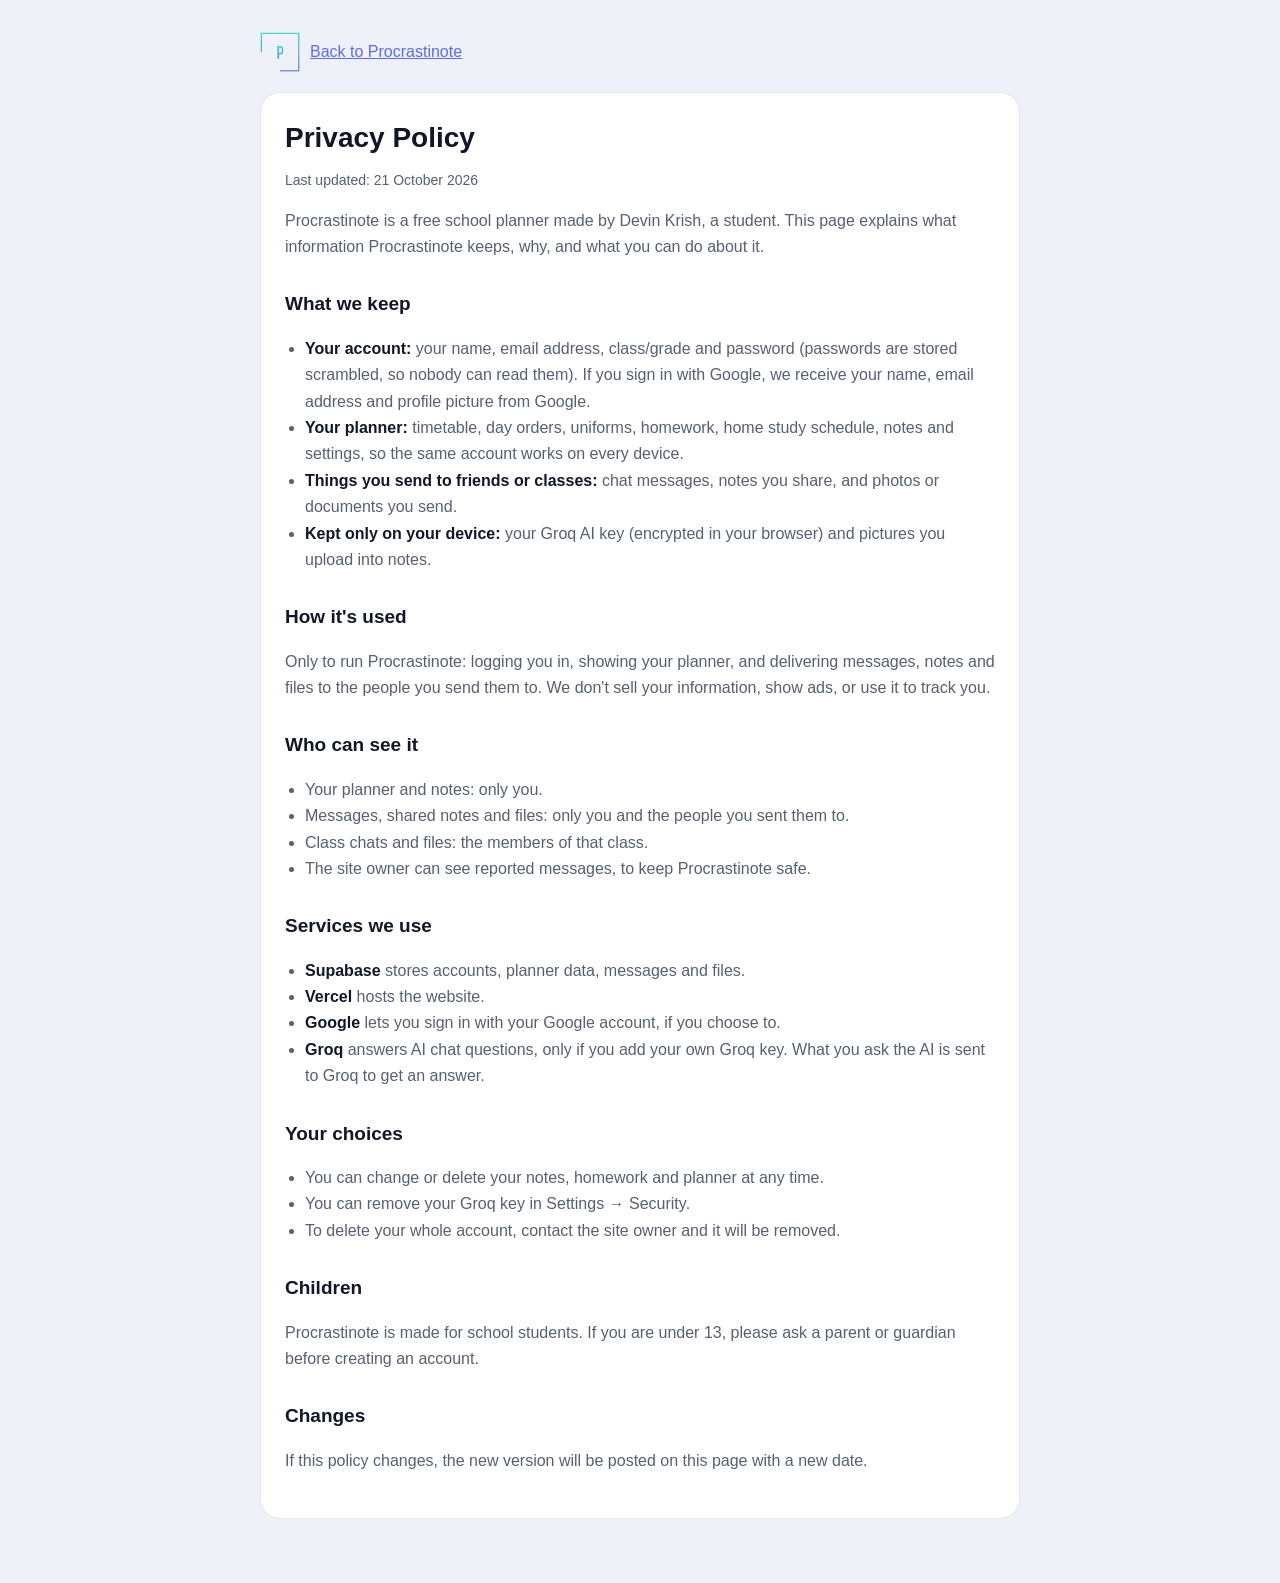
==== privacy.html @ 0d8b6681 "Add a privacy policy page privacy.html explains what Procrastinote stores, who can see it and which " ====
<!DOCTYPE html>
<html lang="en">
<head>
    <meta charset="UTF-8">
    <meta name="viewport" content="width=device-width, initial-scale=1.0">
    <meta http-equiv="Content-Security-Policy" content="default-src 'self'; style-src 'self' 'unsafe-inline'; img-src 'self'">
    <title>Privacy Policy | Procrastinote</title>
    <link rel="icon" type="image/svg+xml" href="favicon.svg">
    <style>
        :root { --bg: #EEF1F7; --card: #FFFFFF; --text: #0F1728; --muted: #556072; --accent: #5B6CF0; --line: rgba(16, 24, 40, 0.1); }
        @media (prefers-color-scheme: dark) {
            :root { --bg: #070A12; --card: #161C2D; --text: #EEF1F8; --muted: #A2ABBE; --accent: #8B97FF; --line: rgba(255, 255, 255, 0.1); }
        }
        body { margin: 0; background: var(--bg); color: var(--text); font: 16px/1.65 Arial, Helvetica, sans-serif; }
        main { max-width: 760px; margin: 0 auto; padding: 32px 16px 64px; }
        .card { background: var(--card); border: 1px solid var(--line); border-radius: 20px; padding: 28px 24px; }
        header { display: flex; align-items: center; gap: 10px; margin-bottom: 20px; }
        header img { width: 40px; height: 40px; }
        h1 { font-size: 28px; line-height: 1.2; margin: 0 0 6px; }
        h2 { font-size: 19px; margin: 28px 0 8px; }
        p, li { color: var(--muted); }
        strong { color: var(--text); }
        a { color: var(--accent); }
        ul { padding-left: 20px; }
        .updated { font-size: 14px; }
    </style>
</head>
<body>
<main>
    <header>
        <img src="logo-icon.png" alt="">
        <a href="/">Back to Procrastinote</a>
    </header>
    <div class="card">
        <h1>Privacy Policy</h1>
        <p class="updated">Last updated: 21 October 2026</p>

        <p>Procrastinote is a free school planner made by Devin Krish, a student. This page explains
            what information Procrastinote keeps, why, and what you can do about it.</p>

        <h2>What we keep</h2>
        <ul>
            <li><strong>Your account:</strong> your name, email address, class/grade and password
                (passwords are stored scrambled, so nobody can read them). If you sign in with Google,
                we receive your name, email address and profile picture from Google.</li>
            <li><strong>Your planner:</strong> timetable, day orders, uniforms, homework, home study
                schedule, notes and settings, so the same account works on every device.</li>
            <li><strong>Things you send to friends or classes:</strong> chat messages, notes you share,
                and photos or documents you send.</li>
            <li><strong>Kept only on your device:</strong> your Groq AI key (encrypted in your browser)
                and pictures you upload into notes.</li>
        </ul>

        <h2>How it's used</h2>
        <p>Only to run Procrastinote: logging you in, showing your planner, and delivering messages,
            notes and files to the people you send them to. We don't sell your information, show ads,
            or use it to track you.</p>

        <h2>Who can see it</h2>
        <ul>
            <li>Your planner and notes: only you.</li>
            <li>Messages, shared notes and files: only you and the people you sent them to.</li>
            <li>Class chats and files: the members of that class.</li>
            <li>The site owner can see reported messages, to keep Procrastinote safe.</li>
        </ul>

        <h2>Services we use</h2>
        <ul>
            <li><strong>Supabase</strong> stores accounts, planner data, messages and files.</li>
            <li><strong>Vercel</strong> hosts the website.</li>
            <li><strong>Google</strong> lets you sign in with your Google account, if you choose to.</li>
            <li><strong>Groq</strong> answers AI chat questions, only if you add your own Groq key. What
                you ask the AI is sent to Groq to get an answer.</li>
        </ul>

        <h2>Your choices</h2>
        <ul>
            <li>You can change or delete your notes, homework and planner at any time.</li>
            <li>You can remove your Groq key in Settings → Security.</li>
            <li>To delete your whole account, contact the site owner and it will be removed.</li>
        </ul>

        <h2>Children</h2>
        <p>Procrastinote is made for school students. If you are under 13, please ask a parent or
            guardian before creating an account.</p>

        <h2>Changes</h2>
        <p>If this policy changes, the new version will be posted on this page with a new date.</p>
    </div>
</main>
</body>
</html>
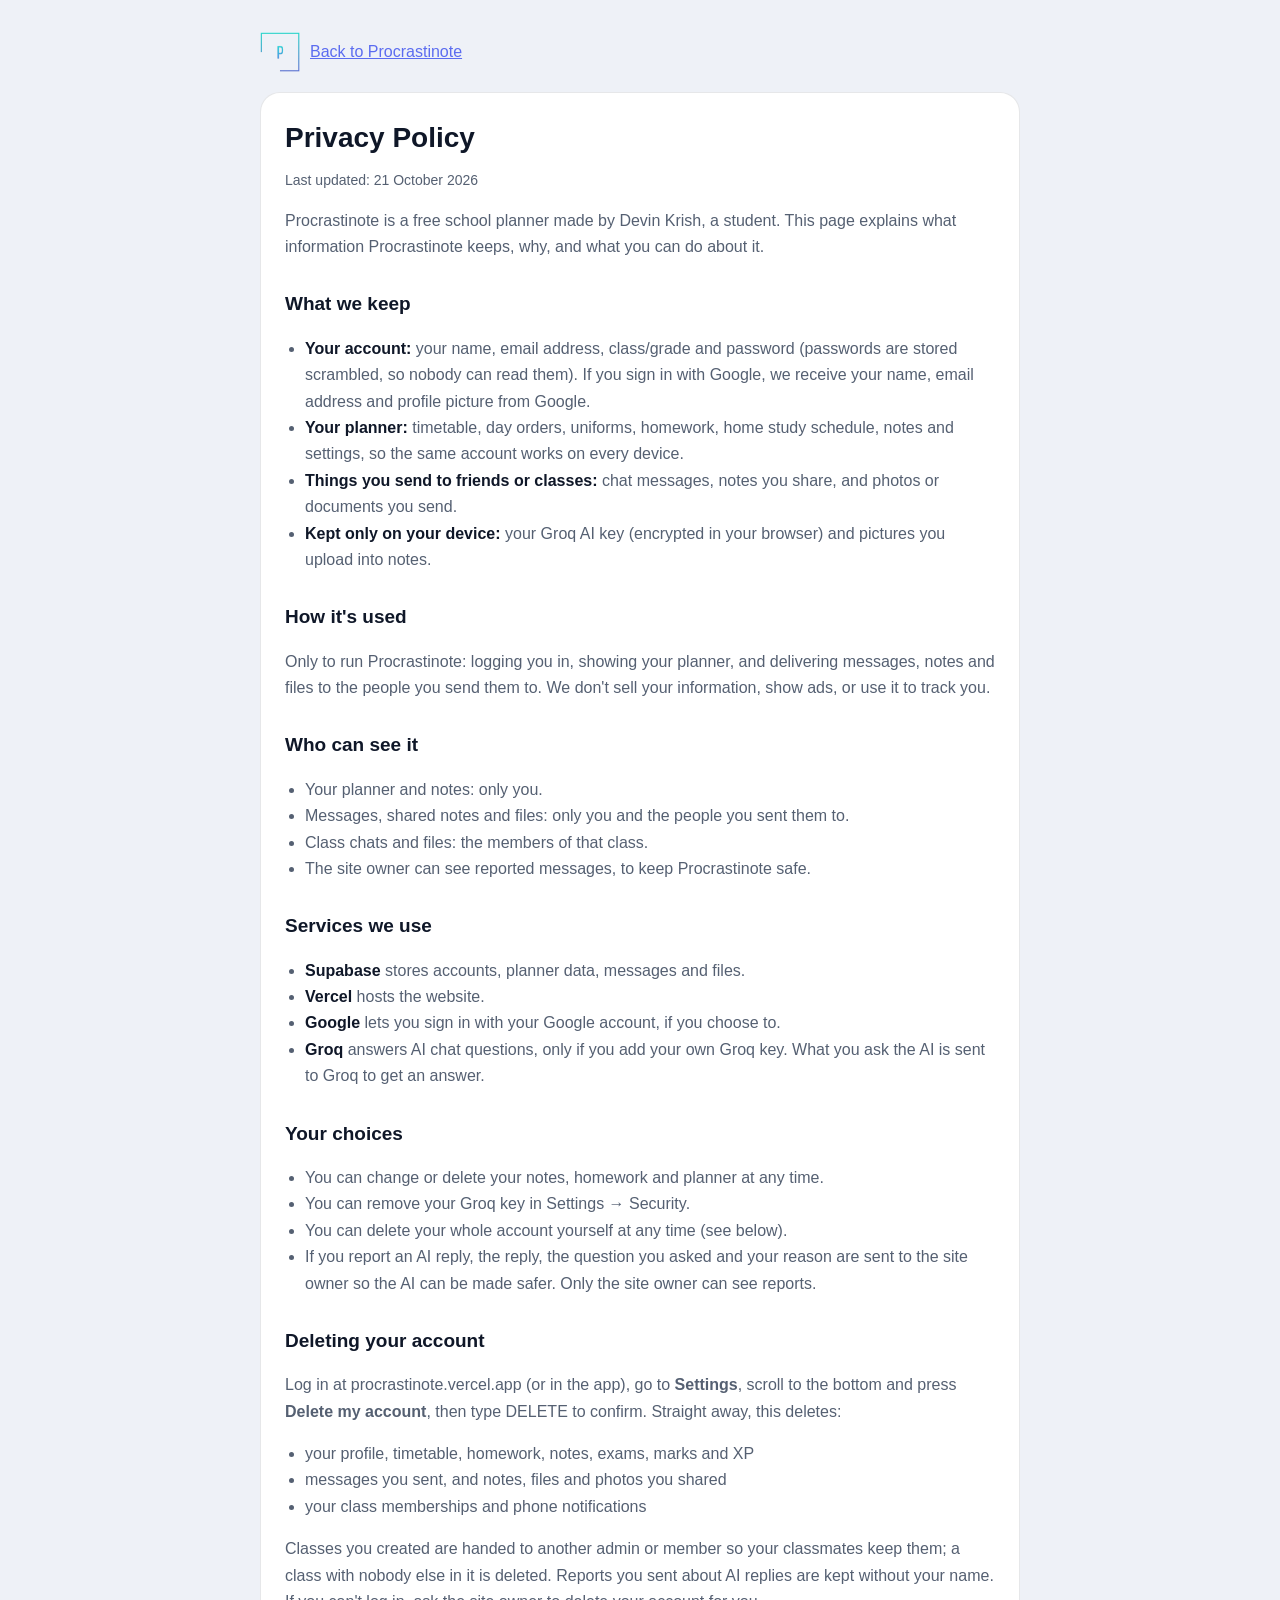
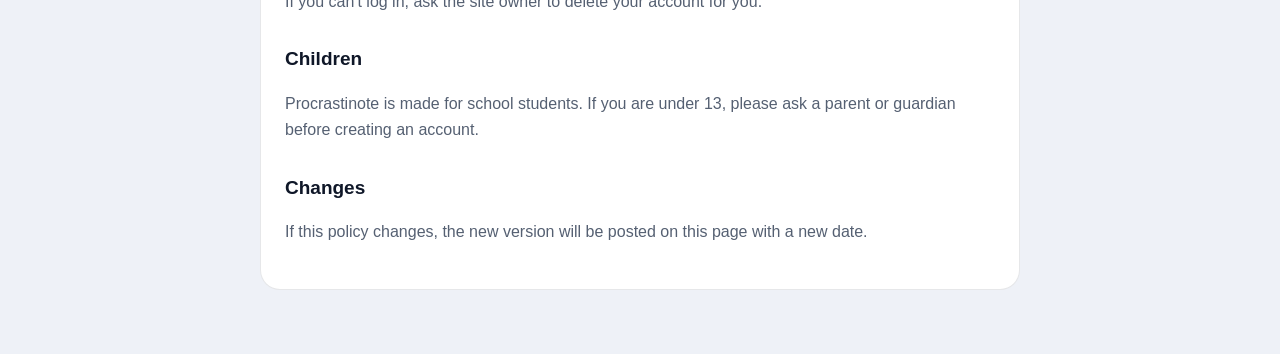
==== commit 886ce5be: "Delete my account, and Report on AI replies (for Google Play) Delete my account (bottom of Settings)" ====
--- a/privacy.html
+++ b/privacy.html
@@ -77,8 +77,18 @@
         <ul>
             <li>You can change or delete your notes, homework and planner at any time.</li>
             <li>You can remove your Groq key in Settings → Security.</li>
-            <li>To delete your whole account, contact the site owner and it will be removed.</li>
+            <li>You can delete your whole account yourself at any time (see below).</li>
+            <li>If you report an AI reply, the reply, the question you asked and your reason are sent to the site owner so the AI can be made safer. Only the site owner can see reports.</li>
         </ul>
+
+        <h2 id="delete-account">Deleting your account</h2>
+        <p>Log in at procrastinote.vercel.app (or in the app), go to <b>Settings</b>, scroll to the bottom and press <b>Delete my account</b>, then type DELETE to confirm. Straight away, this deletes:</p>
+        <ul>
+            <li>your profile, timetable, homework, notes, exams, marks and XP</li>
+            <li>messages you sent, and notes, files and photos you shared</li>
+            <li>your class memberships and phone notifications</li>
+        </ul>
+        <p>Classes you created are handed to another admin or member so your classmates keep them; a class with nobody else in it is deleted. Reports you sent about AI replies are kept without your name. If you can't log in, ask the site owner to delete your account for you.</p>
 
         <h2>Children</h2>
         <p>Procrastinote is made for school students. If you are under 13, please ask a parent or
